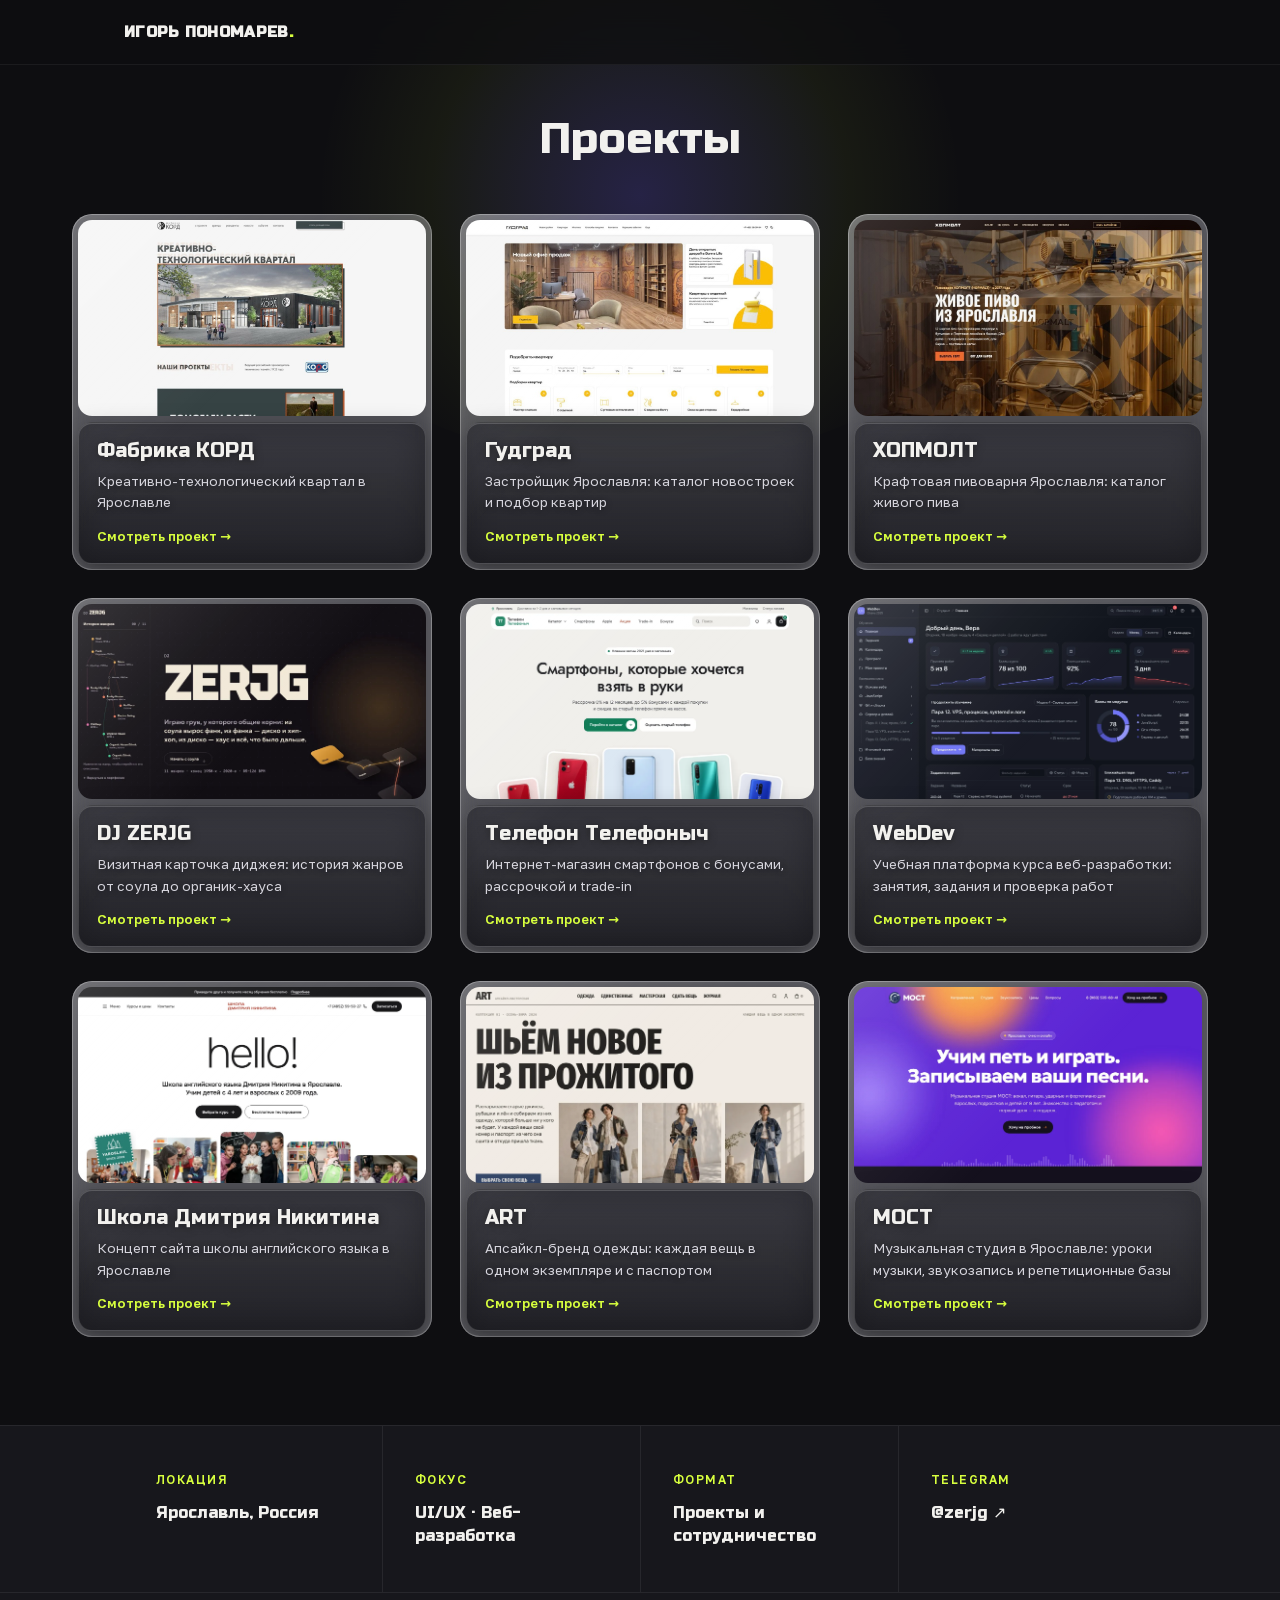
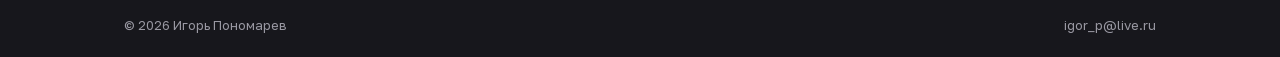
==== index.html @ 9c10c0ee "Соседние карточки слегка расходятся при наведении Co-Authored-By: Claude Opus 5.5 <noreply@anthropic" ====
<!DOCTYPE html>
<html lang="ru">
<head>
  <meta charset="UTF-8">
  <meta name="viewport" content="width=device-width, initial-scale=1.0">
  <title>Игорь Пономарев — дизайнер</title>
  <script>document.documentElement.classList.add('fonts-pending');</script>
  <meta name="description" content="Портфолио Игоря Пономарева — веб-дизайн и цифровые продукты: Фабрика КОРД, Гудград, ХОПМОЛТ.">
  <link rel="preload" href="assets/fonts/russo-one-cyrillic.woff2" as="font" type="font/woff2" crossorigin>
  <link rel="preload" href="assets/fonts/golos-text-cyrillic-400.woff2" as="font" type="font/woff2" crossorigin>
  <style>
    @font-face {
      font-family: 'Russo One';
      font-style: normal;
      font-weight: 400;
      font-display: swap;
      src: url("assets/fonts/russo-one-cyrillic.woff2") format("woff2");
      unicode-range: U+0301, U+0400-045F, U+0490-0491, U+04B0-04B1, U+2116;
    }
    @font-face {
      font-family: 'Russo One';
      font-style: normal;
      font-weight: 400;
      font-display: swap;
      src: url("assets/fonts/russo-one-latin.woff2") format("woff2");
      unicode-range: U+0000-00FF, U+0131, U+0152-0153, U+02BB-02BC, U+02C6, U+02DA, U+02DC, U+0304, U+0308, U+0329, U+2000-206F, U+20AC, U+2122, U+2191, U+2193, U+2212, U+2215, U+FEFF, U+FFFD;
    }
    @font-face {
      font-family: 'Golos Text';
      font-style: normal;
      font-weight: 400;
      font-display: swap;
      src: url("assets/fonts/golos-text-cyrillic-400.woff2") format("woff2");
      unicode-range: U+0301, U+0400-045F, U+0490-0491, U+04B0-04B1, U+2116;
    }
    @font-face {
      font-family: 'Golos Text';
      font-style: normal;
      font-weight: 400;
      font-display: swap;
      src: url("assets/fonts/golos-text-latin-400.woff2") format("woff2");
      unicode-range: U+0000-00FF, U+0131, U+0152-0153, U+02BB-02BC, U+02C6, U+02DA, U+02DC, U+0304, U+0308, U+0329, U+2000-206F, U+20AC, U+2122, U+2191, U+2193, U+2212, U+2215, U+FEFF, U+FFFD;
    }
    @font-face {
      font-family: 'Golos Text';
      font-style: normal;
      font-weight: 500;
      font-display: swap;
      src: url("assets/fonts/golos-text-cyrillic-500.woff2") format("woff2");
      unicode-range: U+0301, U+0400-045F, U+0490-0491, U+04B0-04B1, U+2116;
    }
    @font-face {
      font-family: 'Golos Text';
      font-style: normal;
      font-weight: 500;
      font-display: swap;
      src: url("assets/fonts/golos-text-latin-500.woff2") format("woff2");
      unicode-range: U+0000-00FF, U+0131, U+0152-0153, U+02BB-02BC, U+02C6, U+02DA, U+02DC, U+0304, U+0308, U+0329, U+2000-206F, U+20AC, U+2122, U+2191, U+2193, U+2212, U+2215, U+FEFF, U+FFFD;
    }
    @font-face {
      font-family: 'Golos Text';
      font-style: normal;
      font-weight: 600;
      font-display: swap;
      src: url("assets/fonts/golos-text-cyrillic-600.woff2") format("woff2");
      unicode-range: U+0301, U+0400-045F, U+0490-0491, U+04B0-04B1, U+2116;
    }
    @font-face {
      font-family: 'Golos Text';
      font-style: normal;
      font-weight: 600;
      font-display: swap;
      src: url("assets/fonts/golos-text-latin-600.woff2") format("woff2");
      unicode-range: U+0000-00FF, U+0131, U+0152-0153, U+02BB-02BC, U+02C6, U+02DA, U+02DC, U+0304, U+0308, U+0329, U+2000-206F, U+20AC, U+2122, U+2191, U+2193, U+2212, U+2215, U+FEFF, U+FFFD;
    }
    :root {
      --bg: #0e0e11;
      --surface: #17171c;
      --surface-2: #1f1f26;
      --text: #f2f1ee;
      --muted: #9a99a3;
      --accent: #d8ff3e;
      --accent-2: #7b6cff;
      --radius: 20px;
      --font-display: 'Russo One';
      --font-body: 'Golos Text';
      --glass-tint: rgba(235,235,245,.3);
    }
    h1, h2, h3, .logo { font-weight: 400; }
    * { margin: 0; padding: 0; box-sizing: border-box; }
    html.fonts-pending body { opacity: 0; }
    html { background: var(--bg); scroll-behavior: smooth; overflow-x: clip; }
    body {
      background: var(--bg);
      color: var(--text);
      font-family: var(--font-body), system-ui, sans-serif;
      line-height: 1.6;
      -webkit-font-smoothing: antialiased;
      transition: opacity .25s ease;
      min-height: 100dvh; display: flex; flex-direction: column;
      overflow-x: clip;
    }
    .wrap { max-width: 1080px; margin: 0 auto; padding: 0 24px; }
    h1, h2, h3 { font-family: var(--font-display), sans-serif; line-height: 1.2; }
    a { color: inherit; text-decoration: none; }

    /* ---------- nav ---------- */
    nav {
      position: sticky; top: 0; z-index: 10;
      backdrop-filter: blur(14px);
      background: rgba(14,14,17,.75);
      border-bottom: 1px solid rgba(255,255,255,.06);
    }
    nav .wrap { display: flex; align-items: center; justify-content: space-between; height: 64px; gap: 16px; }
    .logo { font-family: var(--font-display); font-weight: 800; font-size: 15px; letter-spacing: .02em; white-space: nowrap; }
    .logo span { color: var(--accent); }
    .nav-links { display: flex; gap: 28px; font-size: 14px; color: var(--muted); }
    .nav-links a:hover { color: var(--text); }

    /* ---------- projects gallery ---------- */
    section { padding: 0 0 88px; scroll-margin-top: 72px; position: relative; flex: 1; display: flex; flex-direction: column; }
    .glow {
      position: absolute; top: -140px; left: 50%;
      width: 780px; height: 540px; border-radius: 50%;
      transform: translateX(-50%);
      background: radial-gradient(circle, rgba(123,108,255,.22), rgba(216,255,62,.05) 44%, transparent 68%);
      pointer-events: none;
    }
    .section-title { font-size: clamp(28px, 4.5vw, 44px); margin-bottom: 0; position: relative; }
    .section-head { padding: 48px 24px; margin: auto 0; text-align: center; position: relative; overflow-x: clip; }

    .projects {
      display: grid; grid-template-columns: repeat(3, 360px);
      justify-content: center;
      gap: 28px; padding: 0 24px; margin-bottom: auto;
    }
    .project {
      position: relative;
      display: flex; flex-direction: column; gap: 6px;
      padding: 6px;
      background: var(--glass-tint);
      backdrop-filter: blur(10px) saturate(1.6);
      border-radius: var(--radius); overflow: hidden;
      box-shadow: inset 0 0 0 1px rgba(255,255,255,.28), inset 0 0 14px rgba(255,255,255,.1);
      opacity: 0; transform: translateY(36px);
      translate: var(--push-x, 0px) var(--push-y, 0px);
      transition: opacity .7s ease, transform .7s ease, box-shadow .25s ease, translate .5s cubic-bezier(.22,.9,.26,1);
    }
    .project[hidden] { display: none; }
    .project.in { opacity: 1; transform: translateY(0); }
    .project.in:hover {
      box-shadow: inset 0 0 0 1px rgba(255,255,255,.45), inset 0 0 18px rgba(255,255,255,.16), 0 28px 70px rgba(0,0,0,.5);
      transform: translateY(-5px) rotate(0deg) !important;
    }
    .project-img {
      width: 100%; aspect-ratio: 16 / 9; height: auto;
      object-fit: cover; object-position: top center;
      border-radius: 14px; display: block; flex-shrink: 0;
    }
    /* liquid glass: specular sheen */
    .project::before {
      content: ''; position: absolute; inset: 0; z-index: 3; pointer-events: none;
      border-radius: var(--radius);
      background: linear-gradient(135deg, rgba(255,255,255,.16) 0%, rgba(255,255,255,.05) 26%, rgba(255,255,255,0) 46%);
    }
    .project-info {
      position: static; margin: 0; flex: 1;
      padding: 16px 18px; display: flex; flex-direction: column; gap: 8px;
      border-radius: 14px;
      background: linear-gradient(180deg, rgba(16,16,22,.62) 0%, rgba(12,12,16,.8) 100%);
      backdrop-filter: blur(18px) saturate(1.5);
      border: 1px solid rgba(255,255,255,.14);
      box-shadow: inset 0 1px 0 rgba(255,255,255,.18), 0 8px 24px rgba(0,0,0,.35);
    }
    .project-info h3 { font-size: 20px; text-shadow: 0 1px 8px rgba(0,0,0,.5); }
    .project-info p { color: #d6d5dd; font-size: 13.5px; text-shadow: 0 1px 6px rgba(0,0,0,.45); }
    .project-link { margin-top: 4px; color: var(--accent); font-weight: 600; font-size: 13px; }
    .project:hover .project-link { text-decoration: underline; text-underline-offset: 4px; }

    /* ---------- facts footer band ---------- */
    .facts-band {
      background: var(--surface);
      border-top: 1px solid rgba(255,255,255,.07);
    }
    .facts-grid {
      display: grid; grid-template-columns: repeat(4, 1fr);
    }
    .fact {
      padding: 44px 32px;
      border-left: 1px solid rgba(255,255,255,.07);
    }
    .fact:first-child { border-left: none; }
    .fact b {
      display: block; font-size: 12px; font-weight: 600;
      text-transform: uppercase; letter-spacing: .12em;
      color: var(--accent); margin-bottom: 12px;
    }
    .fact span { font-family: var(--font-display); font-size: 16px; line-height: 1.45; display: block; }
    .fact a { color: var(--text); }
    .fact a:hover { color: var(--accent); }
    .footer-line {
      border-top: 1px solid rgba(255,255,255,.07);
      padding: 22px 0; font-size: 13px; color: var(--muted);
    }
    .footer-line .wrap { display: flex; justify-content: space-between; gap: 16px; flex-wrap: wrap; }
    .footer-line a:hover { color: var(--accent); }

    @media (max-width: 1179px) {
      .projects { grid-template-columns: repeat(2, 360px); }
    }
    @media (max-width: 860px) {
      .facts-grid { grid-template-columns: 1fr 1fr; }
      .fact { padding: 28px 24px; }
      .fact:nth-child(3) { border-left: none; }
      .fact:nth-child(n+3) { border-top: 1px solid rgba(255,255,255,.07); }
      .nav-links { gap: 18px; }
      .logo { font-size: 13px; }
    }
    @media (max-width: 819px) {
      .projects { grid-template-columns: min(360px, calc(100vw - 32px)); gap: 22px; }
      .section-head { padding: 32px 16px; }
    }
    @media (max-width: 480px) {
      .facts-grid { grid-template-columns: 1fr; }
      .fact { border-left: none; border-top: 1px solid rgba(255,255,255,.07); }
      .fact:first-child { border-top: none; }
    }
  </style>
</head>
<body>

<nav id="top">
  <div class="wrap">
    <a class="logo" href="index.html">ИГОРЬ ПОНОМАРЕВ<span>.</span></a>
  </div>
</nav>

<section id="works">
  <div class="section-head">
    <div class="glow" aria-hidden="true"></div>
    <h2 class="section-title">Проекты</h2>
  </div>
  <div class="projects">

      <a class="project" href="project.html?p=kord">
        <img class="project-img" src="assets/kord.jpg" alt="Сайт креативно-технологического квартала «Фабрика КОРД»" loading="lazy">
        <div class="project-info">
          <h3>Фабрика КОРД</h3>
          <p>Креативно-технологический квартал в Ярославле</p>
          <span class="project-link">Смотреть проект →</span>
        </div>
      </a>

      <!-- Цифра скрыта. Чтобы вернуть карточку, уберите атрибут hidden и флаг hidden у cifra в project.html -->
      <a class="project" href="project.html?p=cifra" hidden>
        <img class="project-img" src="assets/platforms/cifra-1.webp" alt="Цифра — сводка производства" loading="lazy">
        <div class="project-info">
          <h3>Цифра</h3>
          <p>SaaS-платформа управления бетонным заводом</p>
          <span class="project-link">Смотреть проект →</span>
        </div>
      </a>

      <a class="project" href="project.html?p=goodgrad">
        <img class="project-img" src="assets/goodgrad.jpg" alt="Сайт застройщика «Гудград» — каталог новостроек Ярославля" loading="lazy">
        <div class="project-info">
          <h3>Гудград</h3>
          <p>Застройщик Ярославля: каталог новостроек и подбор квартир</p>
          <span class="project-link">Смотреть проект →</span>
        </div>
      </a>

      <a class="project" href="project.html?p=hopmalt">
        <img class="project-img" src="assets/hopmalt.jpg" alt="Сайт крафтовой пивоварни ХОПМОЛТ (HOPMALT) в Ярославле" loading="lazy">
        <div class="project-info">
          <h3>ХОПМОЛТ</h3>
          <p>Крафтовая пивоварня Ярославля: каталог живого пива</p>
          <span class="project-link">Смотреть проект →</span>
        </div>
      </a>

      <a class="project" href="project.html?p=dj">
        <img class="project-img" src="assets/dj/dj-1.webp" alt="DJ ZERJG — визитная карточка с историей жанров" loading="lazy">
        <div class="project-info">
          <h3>DJ ZERJG</h3>
          <p>Визитная карточка диджея: история жанров от соула до органик-хауса</p>
          <span class="project-link">Смотреть проект →</span>
        </div>
      </a>

      <a class="project" href="project.html?p=shop">
        <img class="project-img" src="assets/shop/shop-1.webp" alt="Телефон Телефоныч — интернет-магазин смартфонов" loading="lazy">
        <div class="project-info">
          <h3>Телефон Телефоныч</h3>
          <p>Интернет-магазин смартфонов с бонусами, рассрочкой и trade-in</p>
          <span class="project-link">Смотреть проект →</span>
        </div>
      </a>

      <a class="project" href="project.html?p=webdev">
        <img class="project-img" src="assets/webdev/webdev-1.webp" alt="WebDev — учебная платформа курса веб-разработки" loading="lazy">
        <div class="project-info">
          <h3>WebDev</h3>
          <p>Учебная платформа курса веб-разработки: занятия, задания и проверка работ</p>
          <span class="project-link">Смотреть проект →</span>
        </div>
      </a>

      <a class="project" href="project.html?p=school">
        <img class="project-img" src="assets/school/school-1.webp" alt="Школа Дмитрия Никитина — концепт сайта школы английского языка" loading="lazy">
        <div class="project-info">
          <h3>Школа Дмитрия Никитина</h3>
          <p>Концепт сайта школы английского языка в Ярославле</p>
          <span class="project-link">Смотреть проект →</span>
        </div>
      </a>

      <a class="project" href="project.html?p=art">
        <img class="project-img" src="assets/art/art-1.webp" alt="ART — сайт апсайкл-бренда одежды" loading="lazy">
        <div class="project-info">
          <h3>ART</h3>
          <p>Апсайкл-бренд одежды: каждая вещь в одном экземпляре и с паспортом</p>
          <span class="project-link">Смотреть проект →</span>
        </div>
      </a>

      <a class="project" href="project.html?p=most">
        <img class="project-img" src="assets/most/most-1.webp" alt="МОСТ — лендинг музыкальной студии в Ярославле" loading="lazy">
        <div class="project-info">
          <h3>МОСТ</h3>
          <p>Музыкальная студия в Ярославле: уроки музыки, звукозапись и репетиционные базы</p>
          <span class="project-link">Смотреть проект →</span>
        </div>
      </a>

  </div>
</section>

<footer class="facts-band">
  <div class="wrap">
    <div class="facts-grid">
      <div class="fact"><b>Локация</b><span>Ярославль, Россия</span></div>
      <div class="fact"><b>Фокус</b><span>UI/UX · Веб-разработка</span></div>
      <div class="fact"><b>Формат</b><span>Проекты и сотрудничество</span></div>
      <div class="fact"><b>Telegram</b><span><a href="https://t.me/zerjg" target="_blank" rel="noopener">@zerjg ↗</a></span></div>
    </div>
  </div>
  <div class="footer-line">
    <div class="wrap">
      <span>© 2026 Игорь Пономарев</span>
      <a href="mailto:igor_p@live.ru">igor_p@live.ru</a>
    </div>
  </div>
</footer>

<script>
const io = new IntersectionObserver(entries => {
  entries.forEach(e => { if (e.isIntersecting) { e.target.classList.add("in"); io.unobserve(e.target); } });
}, { threshold: 0.12 });
document.querySelectorAll(".project:not([hidden])").forEach(p => io.observe(p));

// FLIP: плавный перенос карточек при смене числа колонок
const grid = document.querySelector(".projects");
const cards = [...grid.children].filter(c => !c.hidden);
const colCount = () => getComputedStyle(grid).gridTemplateColumns.split(" ").length;
const rects = () => cards.map(c => c.getBoundingClientRect());
let cols = colCount(), saved = rects(), raf = 0;
window.addEventListener("resize", () => {
  cancelAnimationFrame(raf);
  raf = requestAnimationFrame(() => {
    const now = rects();
    const c = colCount();
    if (c !== cols) {
      cards.forEach((card, i) => {
        const a = saved[i], b = now[i];
        const dx = a.left - b.left, dy = a.top - b.top;
        const sx = a.width / b.width, sy = a.height / b.height;
        if (Math.abs(dx) < 1 && Math.abs(dy) < 1 && Math.abs(sx - 1) < .01 && Math.abs(sy - 1) < .01) return;
        card.style.transition = "none";
        card.style.transform = `translate(${dx}px, ${dy}px) scale(${sx}, ${sy})`;
        void card.offsetWidth;
        card.style.transition = "transform .65s cubic-bezier(.22,.9,.26,1)";
        card.style.transform = "";
        card.addEventListener("transitionend", () => { card.style.transition = ""; }, { once: true });
      });
      cols = c;
    }
    saved = now;
  });
});

// при наведении соседние карточки чуть расходятся в стороны, сила убывает с расстоянием
if (matchMedia("(hover: hover) and (prefers-reduced-motion: no-preference)").matches) {
  const PUSH = 10, RADIUS = 700;
  const center = c => [c.offsetLeft + c.offsetWidth / 2, c.offsetTop + c.offsetHeight / 2];
  const reset = () => cards.forEach(reset1);
  cards.forEach(card => {
    card.addEventListener("mouseenter", () => {
      const [hx, hy] = center(card);
      cards.forEach(c => {
        if (c === card) return reset1(c);
        const [x, y] = center(c);
        const dx = x - hx, dy = y - hy, d = Math.hypot(dx, dy);
        const f = PUSH * Math.max(0, 1 - d / RADIUS);
        if (!f) return reset1(c);
        c.style.setProperty("--push-x", (dx / d * f).toFixed(2) + "px");
        c.style.setProperty("--push-y", (dy / d * f).toFixed(2) + "px");
      });
    });
    card.addEventListener("mouseleave", reset);
  });
  function reset1(c) { c.style.removeProperty("--push-x"); c.style.removeProperty("--push-y"); }
}

// show the page only once fonts are ready, with a 1.2s safety timeout
const showPage = () => document.documentElement.classList.remove("fonts-pending");
const fontReady = document.fonts ? document.fonts.ready : Promise.resolve();
Promise.race([fontReady, new Promise(r => setTimeout(r, 1200))]).then(showPage, showPage);
</script>

</body>
</html>
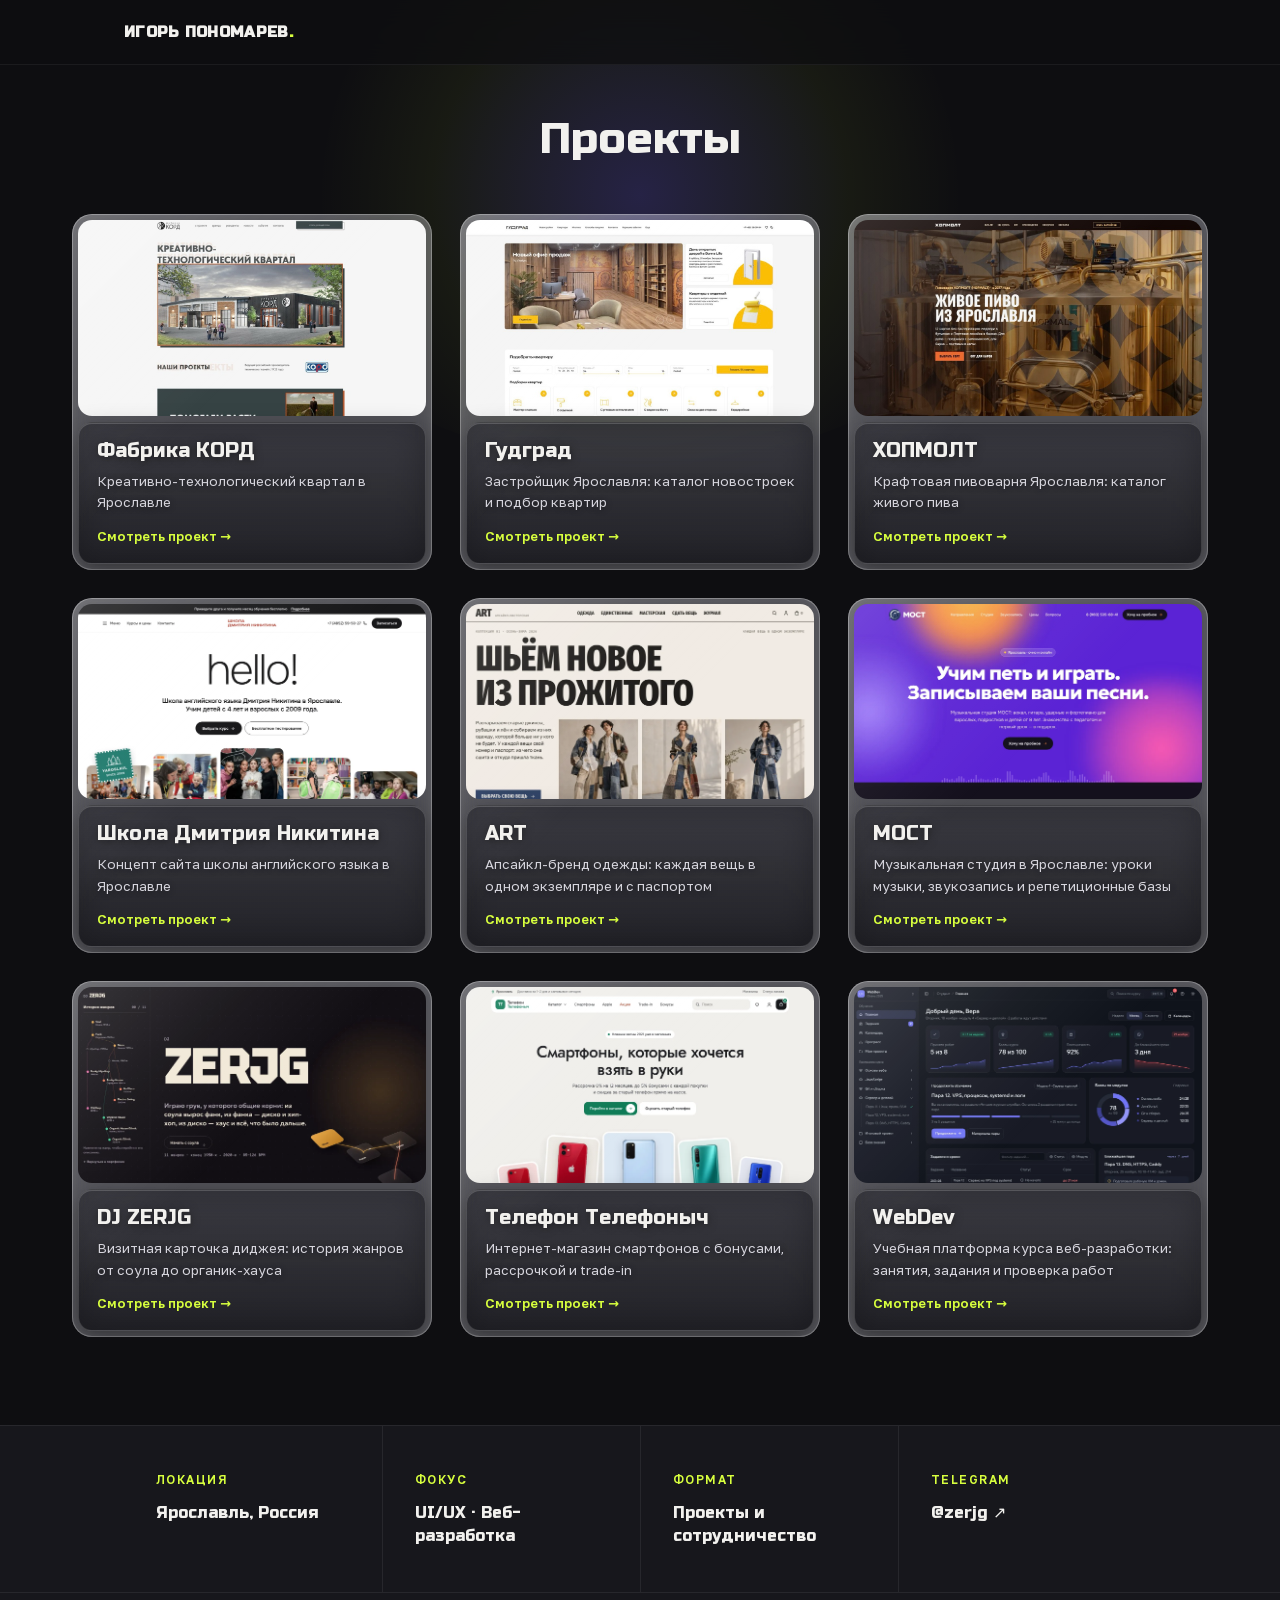
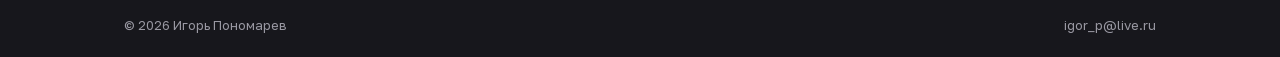
==== commit ae654553: "Поменять местами второй и третий ряд карточек Co-Authored-By: Claude Opus 5.5 <noreply@anthropic.com" ====
--- a/index.html
+++ b/index.html
@@ -143,8 +143,7 @@
       border-radius: var(--radius); overflow: hidden;
       box-shadow: inset 0 0 0 1px rgba(255,255,255,.28), inset 0 0 14px rgba(255,255,255,.1);
       opacity: 0; transform: translateY(36px);
-      translate: var(--push-x, 0px) var(--push-y, 0px);
-      transition: opacity .7s ease, transform .7s ease, box-shadow .25s ease, translate .5s cubic-bezier(.22,.9,.26,1);
+      transition: opacity .7s ease, transform .7s ease, box-shadow .25s ease;
     }
     .project[hidden] { display: none; }
     .project.in { opacity: 1; transform: translateY(0); }
@@ -279,6 +278,33 @@
         </div>
       </a>
 
+      <a class="project" href="project.html?p=school">
+        <img class="project-img" src="assets/school/school-1.webp" alt="Школа Дмитрия Никитина — концепт сайта школы английского языка" loading="lazy">
+        <div class="project-info">
+          <h3>Школа Дмитрия Никитина</h3>
+          <p>Концепт сайта школы английского языка в Ярославле</p>
+          <span class="project-link">Смотреть проект →</span>
+        </div>
+      </a>
+
+      <a class="project" href="project.html?p=art">
+        <img class="project-img" src="assets/art/art-1.webp" alt="ART — сайт апсайкл-бренда одежды" loading="lazy">
+        <div class="project-info">
+          <h3>ART</h3>
+          <p>Апсайкл-бренд одежды: каждая вещь в одном экземпляре и с паспортом</p>
+          <span class="project-link">Смотреть проект →</span>
+        </div>
+      </a>
+
+      <a class="project" href="project.html?p=most">
+        <img class="project-img" src="assets/most/most-1.webp" alt="МОСТ — лендинг музыкальной студии в Ярославле" loading="lazy">
+        <div class="project-info">
+          <h3>МОСТ</h3>
+          <p>Музыкальная студия в Ярославле: уроки музыки, звукозапись и репетиционные базы</p>
+          <span class="project-link">Смотреть проект →</span>
+        </div>
+      </a>
+
       <a class="project" href="project.html?p=dj">
         <img class="project-img" src="assets/dj/dj-1.webp" alt="DJ ZERJG — визитная карточка с историей жанров" loading="lazy">
         <div class="project-info">
@@ -302,33 +328,6 @@
         <div class="project-info">
           <h3>WebDev</h3>
           <p>Учебная платформа курса веб-разработки: занятия, задания и проверка работ</p>
-          <span class="project-link">Смотреть проект →</span>
-        </div>
-      </a>
-
-      <a class="project" href="project.html?p=school">
-        <img class="project-img" src="assets/school/school-1.webp" alt="Школа Дмитрия Никитина — концепт сайта школы английского языка" loading="lazy">
-        <div class="project-info">
-          <h3>Школа Дмитрия Никитина</h3>
-          <p>Концепт сайта школы английского языка в Ярославле</p>
-          <span class="project-link">Смотреть проект →</span>
-        </div>
-      </a>
-
-      <a class="project" href="project.html?p=art">
-        <img class="project-img" src="assets/art/art-1.webp" alt="ART — сайт апсайкл-бренда одежды" loading="lazy">
-        <div class="project-info">
-          <h3>ART</h3>
-          <p>Апсайкл-бренд одежды: каждая вещь в одном экземпляре и с паспортом</p>
-          <span class="project-link">Смотреть проект →</span>
-        </div>
-      </a>
-
-      <a class="project" href="project.html?p=most">
-        <img class="project-img" src="assets/most/most-1.webp" alt="МОСТ — лендинг музыкальной студии в Ярославле" loading="lazy">
-        <div class="project-info">
-          <h3>МОСТ</h3>
-          <p>Музыкальная студия в Ярославле: уроки музыки, звукозапись и репетиционные базы</p>
           <span class="project-link">Смотреть проект →</span>
         </div>
       </a>
@@ -389,29 +388,6 @@
   });
 });
 
-// при наведении соседние карточки чуть расходятся в стороны, сила убывает с расстоянием
-if (matchMedia("(hover: hover) and (prefers-reduced-motion: no-preference)").matches) {
-  const PUSH = 10, RADIUS = 700;
-  const center = c => [c.offsetLeft + c.offsetWidth / 2, c.offsetTop + c.offsetHeight / 2];
-  const reset = () => cards.forEach(reset1);
-  cards.forEach(card => {
-    card.addEventListener("mouseenter", () => {
-      const [hx, hy] = center(card);
-      cards.forEach(c => {
-        if (c === card) return reset1(c);
-        const [x, y] = center(c);
-        const dx = x - hx, dy = y - hy, d = Math.hypot(dx, dy);
-        const f = PUSH * Math.max(0, 1 - d / RADIUS);
-        if (!f) return reset1(c);
-        c.style.setProperty("--push-x", (dx / d * f).toFixed(2) + "px");
-        c.style.setProperty("--push-y", (dy / d * f).toFixed(2) + "px");
-      });
-    });
-    card.addEventListener("mouseleave", reset);
-  });
-  function reset1(c) { c.style.removeProperty("--push-x"); c.style.removeProperty("--push-y"); }
-}
-
 // show the page only once fonts are ready, with a 1.2s safety timeout
 const showPage = () => document.documentElement.classList.remove("fonts-pending");
 const fontReady = document.fonts ? document.fonts.ready : Promise.resolve();
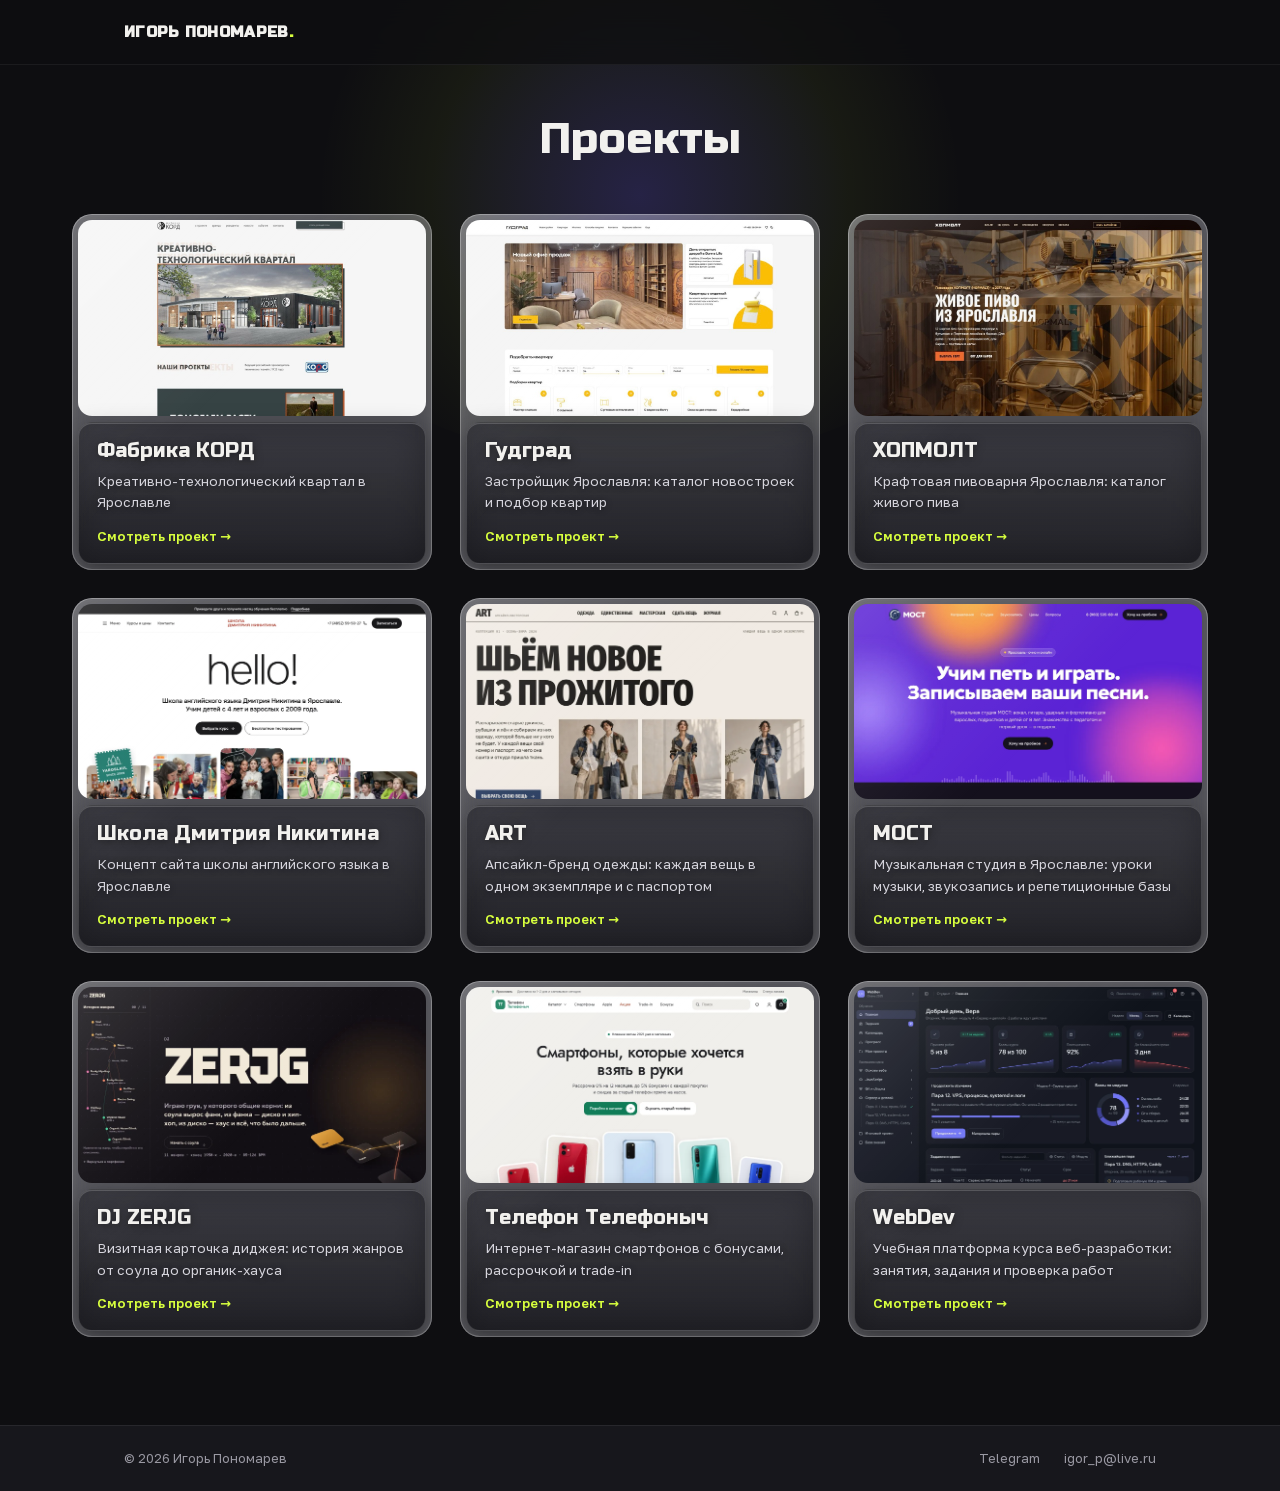
==== commit c9241453: "Скрыть блок с фактами в футере, Telegram рядом с почтой Co-Authored-By: Claude Opus 5.5 <noreply@ant" ====
--- a/index.html
+++ b/index.html
@@ -203,6 +203,8 @@
     }
     .footer-line .wrap { display: flex; justify-content: space-between; gap: 16px; flex-wrap: wrap; }
     .footer-line a:hover { color: var(--accent); }
+    .footer-links { display: flex; gap: 24px; }
+    .facts-band > .wrap[hidden] + .footer-line { border-top: none; }
 
     @media (max-width: 1179px) {
       .projects { grid-template-columns: repeat(2, 360px); }
@@ -336,7 +338,8 @@
 </section>
 
 <footer class="facts-band">
-  <div class="wrap">
+  <!-- блок с фактами скрыт. Чтобы вернуть, уберите атрибут hidden -->
+  <div class="wrap" hidden>
     <div class="facts-grid">
       <div class="fact"><b>Локация</b><span>Ярославль, Россия</span></div>
       <div class="fact"><b>Фокус</b><span>UI/UX · Веб-разработка</span></div>
@@ -347,7 +350,10 @@
   <div class="footer-line">
     <div class="wrap">
       <span>© 2026 Игорь Пономарев</span>
-      <a href="mailto:igor_p@live.ru">igor_p@live.ru</a>
+      <span class="footer-links">
+        <a href="https://t.me/zerjg" target="_blank" rel="noopener">Telegram</a>
+        <a href="mailto:igor_p@live.ru">igor_p@live.ru</a>
+      </span>
     </div>
   </div>
 </footer>
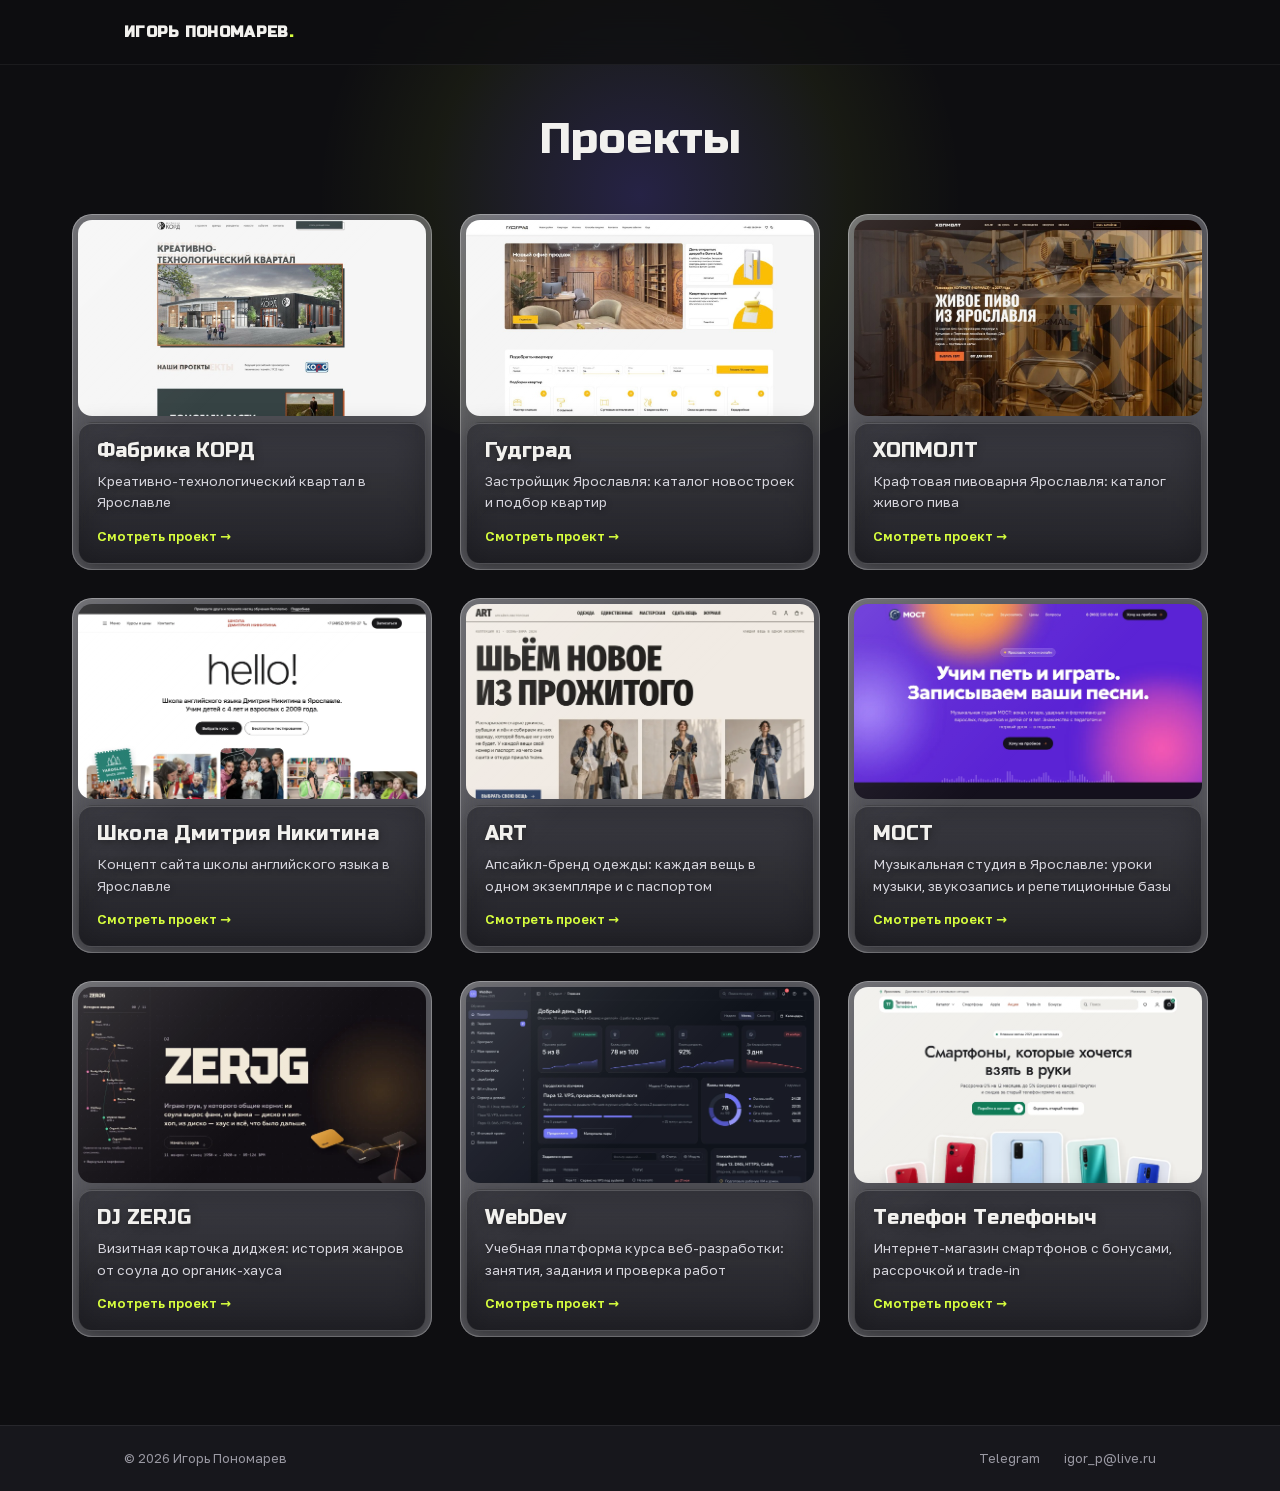
==== commit 0147f631: "Поменять местами Телефон Телефоныч и WebDev Co-Authored-By: Claude Opus 5.5 <noreply@anthropic.com> " ====
--- a/index.html
+++ b/index.html
@@ -316,20 +316,20 @@
         </div>
       </a>
 
+      <a class="project" href="project.html?p=webdev">
+        <img class="project-img" src="assets/webdev/webdev-1.webp" alt="WebDev — учебная платформа курса веб-разработки" loading="lazy">
+        <div class="project-info">
+          <h3>WebDev</h3>
+          <p>Учебная платформа курса веб-разработки: занятия, задания и проверка работ</p>
+          <span class="project-link">Смотреть проект →</span>
+        </div>
+      </a>
+
       <a class="project" href="project.html?p=shop">
         <img class="project-img" src="assets/shop/shop-1.webp" alt="Телефон Телефоныч — интернет-магазин смартфонов" loading="lazy">
         <div class="project-info">
           <h3>Телефон Телефоныч</h3>
           <p>Интернет-магазин смартфонов с бонусами, рассрочкой и trade-in</p>
-          <span class="project-link">Смотреть проект →</span>
-        </div>
-      </a>
-
-      <a class="project" href="project.html?p=webdev">
-        <img class="project-img" src="assets/webdev/webdev-1.webp" alt="WebDev — учебная платформа курса веб-разработки" loading="lazy">
-        <div class="project-info">
-          <h3>WebDev</h3>
-          <p>Учебная платформа курса веб-разработки: занятия, задания и проверка работ</p>
           <span class="project-link">Смотреть проект →</span>
         </div>
       </a>
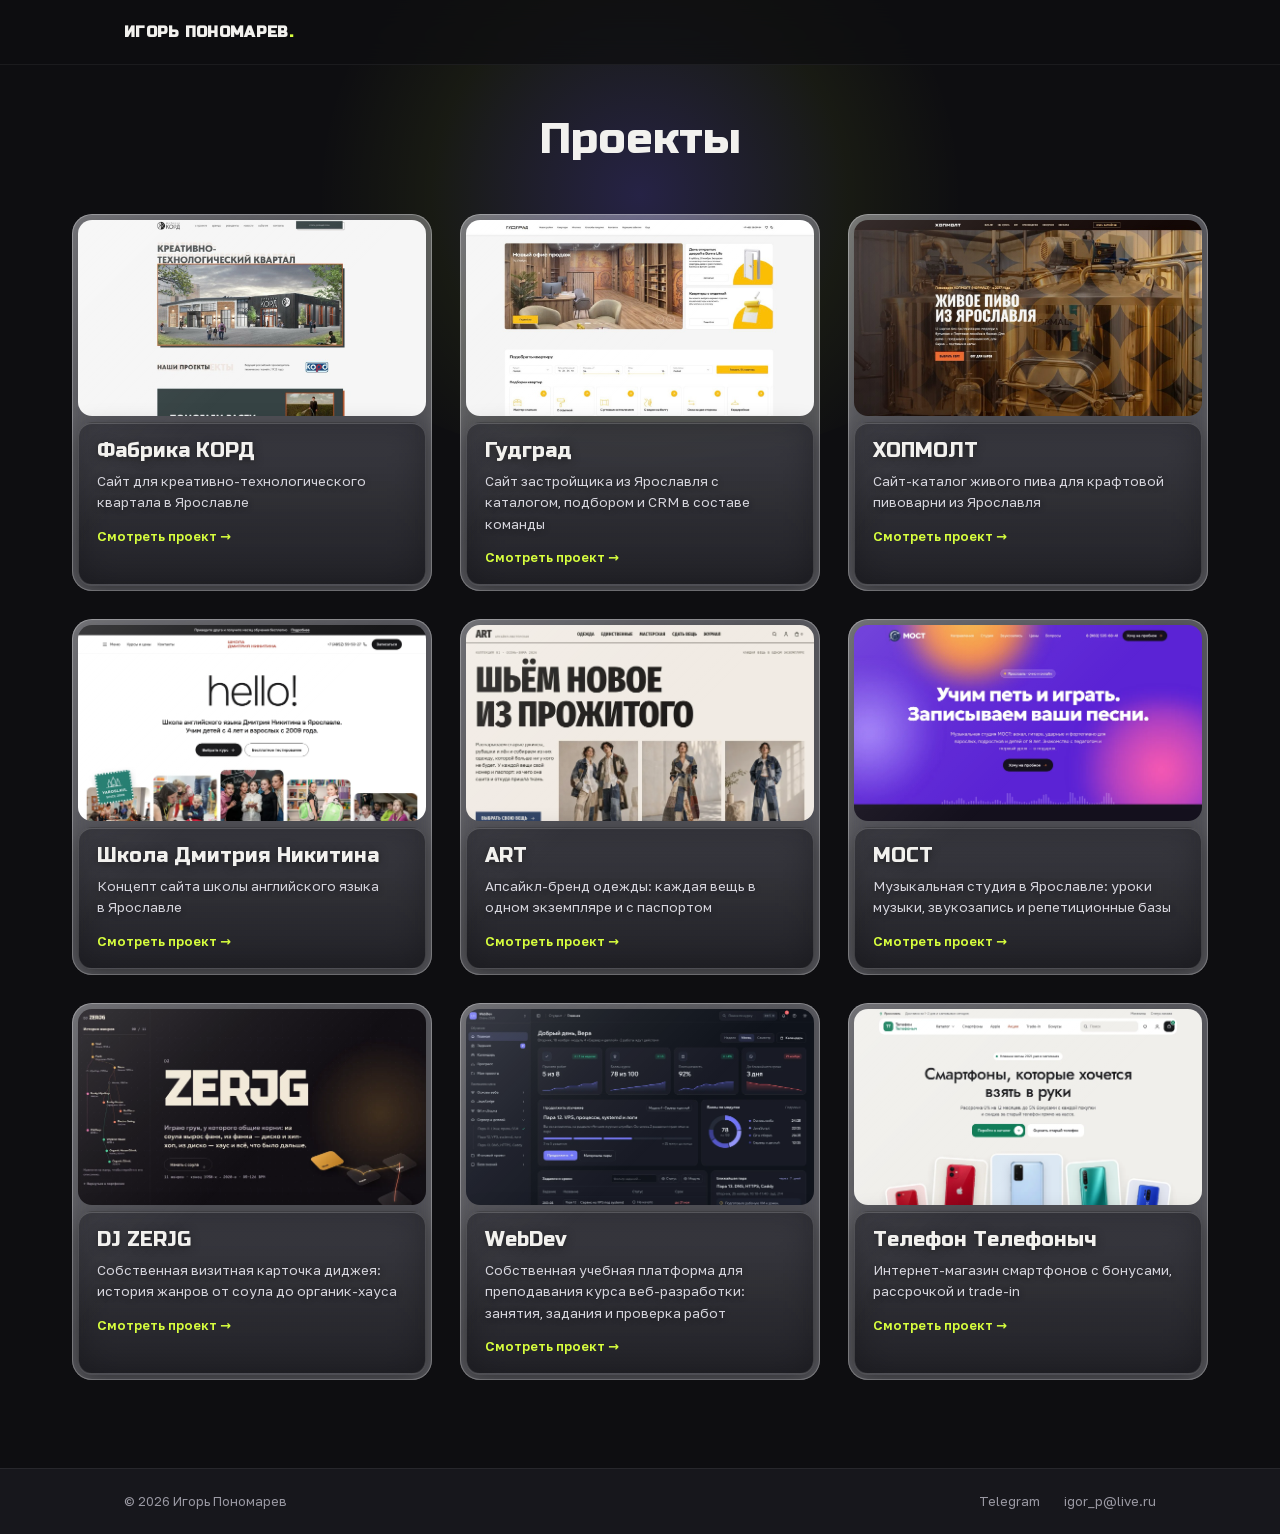
==== commit be436e1d: "Новые описания проектов в карточках и на страницах проектов Co-Authored-By: Claude Opus 5.5 <noreply" ====
--- a/index.html
+++ b/index.html
@@ -247,7 +247,7 @@
         <img class="project-img" src="assets/kord.jpg" alt="Сайт креативно-технологического квартала «Фабрика КОРД»" loading="lazy">
         <div class="project-info">
           <h3>Фабрика КОРД</h3>
-          <p>Креативно-технологический квартал в Ярославле</p>
+          <p>Сайт для креативно-технологического квартала в Ярославле</p>
           <span class="project-link">Смотреть проект →</span>
         </div>
       </a>
@@ -266,7 +266,7 @@
         <img class="project-img" src="assets/goodgrad.jpg" alt="Сайт застройщика «Гудград» — каталог новостроек Ярославля" loading="lazy">
         <div class="project-info">
           <h3>Гудград</h3>
-          <p>Застройщик Ярославля: каталог новостроек и подбор квартир</p>
+          <p>Сайт застройщика из Ярославля с каталогом, подбором и CRM в составе команды</p>
           <span class="project-link">Смотреть проект →</span>
         </div>
       </a>
@@ -275,7 +275,7 @@
         <img class="project-img" src="assets/hopmalt.jpg" alt="Сайт крафтовой пивоварни ХОПМОЛТ (HOPMALT) в Ярославле" loading="lazy">
         <div class="project-info">
           <h3>ХОПМОЛТ</h3>
-          <p>Крафтовая пивоварня Ярославля: каталог живого пива</p>
+          <p>Сайт-каталог живого пива для крафтовой пивоварни из Ярославля</p>
           <span class="project-link">Смотреть проект →</span>
         </div>
       </a>
@@ -284,7 +284,7 @@
         <img class="project-img" src="assets/school/school-1.webp" alt="Школа Дмитрия Никитина — концепт сайта школы английского языка" loading="lazy">
         <div class="project-info">
           <h3>Школа Дмитрия Никитина</h3>
-          <p>Концепт сайта школы английского языка в Ярославле</p>
+          <p>Концепт сайта школы английского языка в&nbsp;Ярославле</p>
           <span class="project-link">Смотреть проект →</span>
         </div>
       </a>
@@ -311,7 +311,7 @@
         <img class="project-img" src="assets/dj/dj-1.webp" alt="DJ ZERJG — визитная карточка с историей жанров" loading="lazy">
         <div class="project-info">
           <h3>DJ ZERJG</h3>
-          <p>Визитная карточка диджея: история жанров от соула до органик-хауса</p>
+          <p>Собственная визитная карточка диджея: история жанров от соула до органик-хауса</p>
           <span class="project-link">Смотреть проект →</span>
         </div>
       </a>
@@ -320,7 +320,7 @@
         <img class="project-img" src="assets/webdev/webdev-1.webp" alt="WebDev — учебная платформа курса веб-разработки" loading="lazy">
         <div class="project-info">
           <h3>WebDev</h3>
-          <p>Учебная платформа курса веб-разработки: занятия, задания и проверка работ</p>
+          <p>Собственная учебная платформа для преподавания курса веб-разработки: занятия, задания и проверка работ</p>
           <span class="project-link">Смотреть проект →</span>
         </div>
       </a>
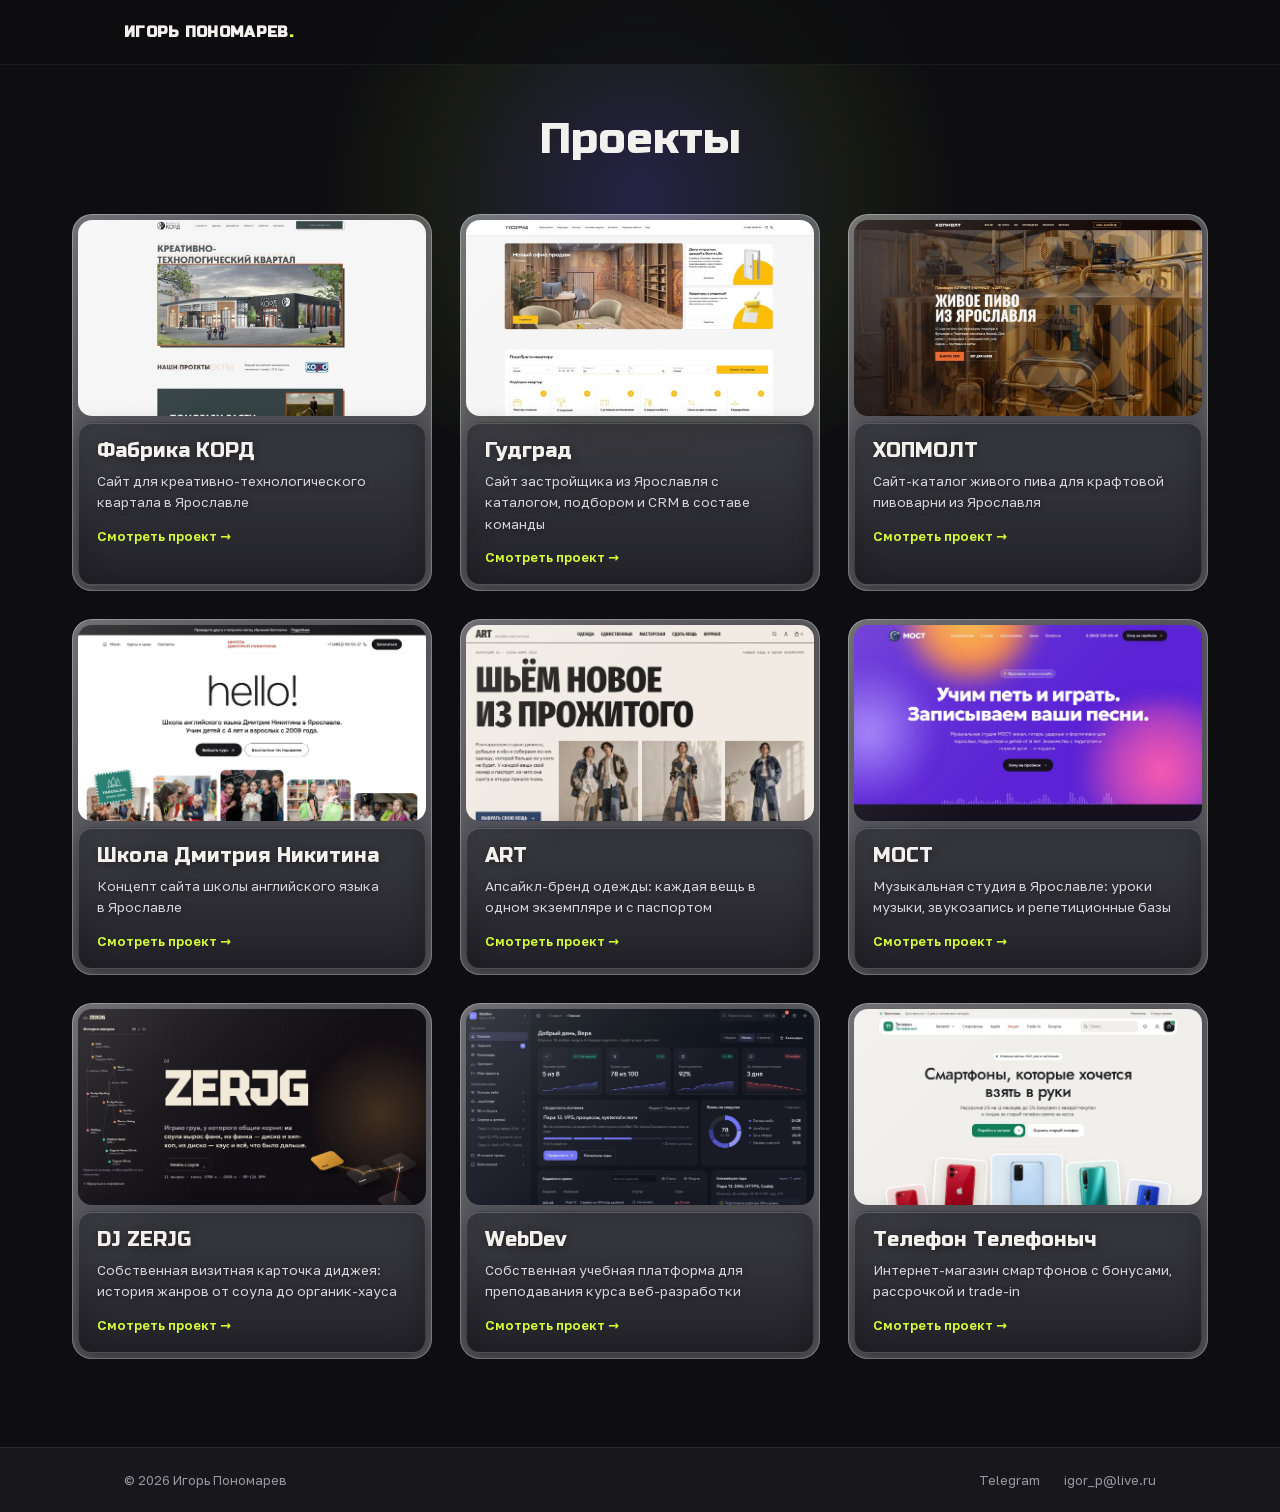
==== commit bae0d88f: "Сократить описание WebDev Co-Authored-By: Claude Opus 5.5 <noreply@anthropic.com> Claude-Session: ht" ====
--- a/index.html
+++ b/index.html
@@ -320,7 +320,7 @@
         <img class="project-img" src="assets/webdev/webdev-1.webp" alt="WebDev — учебная платформа курса веб-разработки" loading="lazy">
         <div class="project-info">
           <h3>WebDev</h3>
-          <p>Собственная учебная платформа для преподавания курса веб-разработки: занятия, задания и проверка работ</p>
+          <p>Собственная учебная платформа для преподавания курса веб-разработки</p>
           <span class="project-link">Смотреть проект →</span>
         </div>
       </a>
